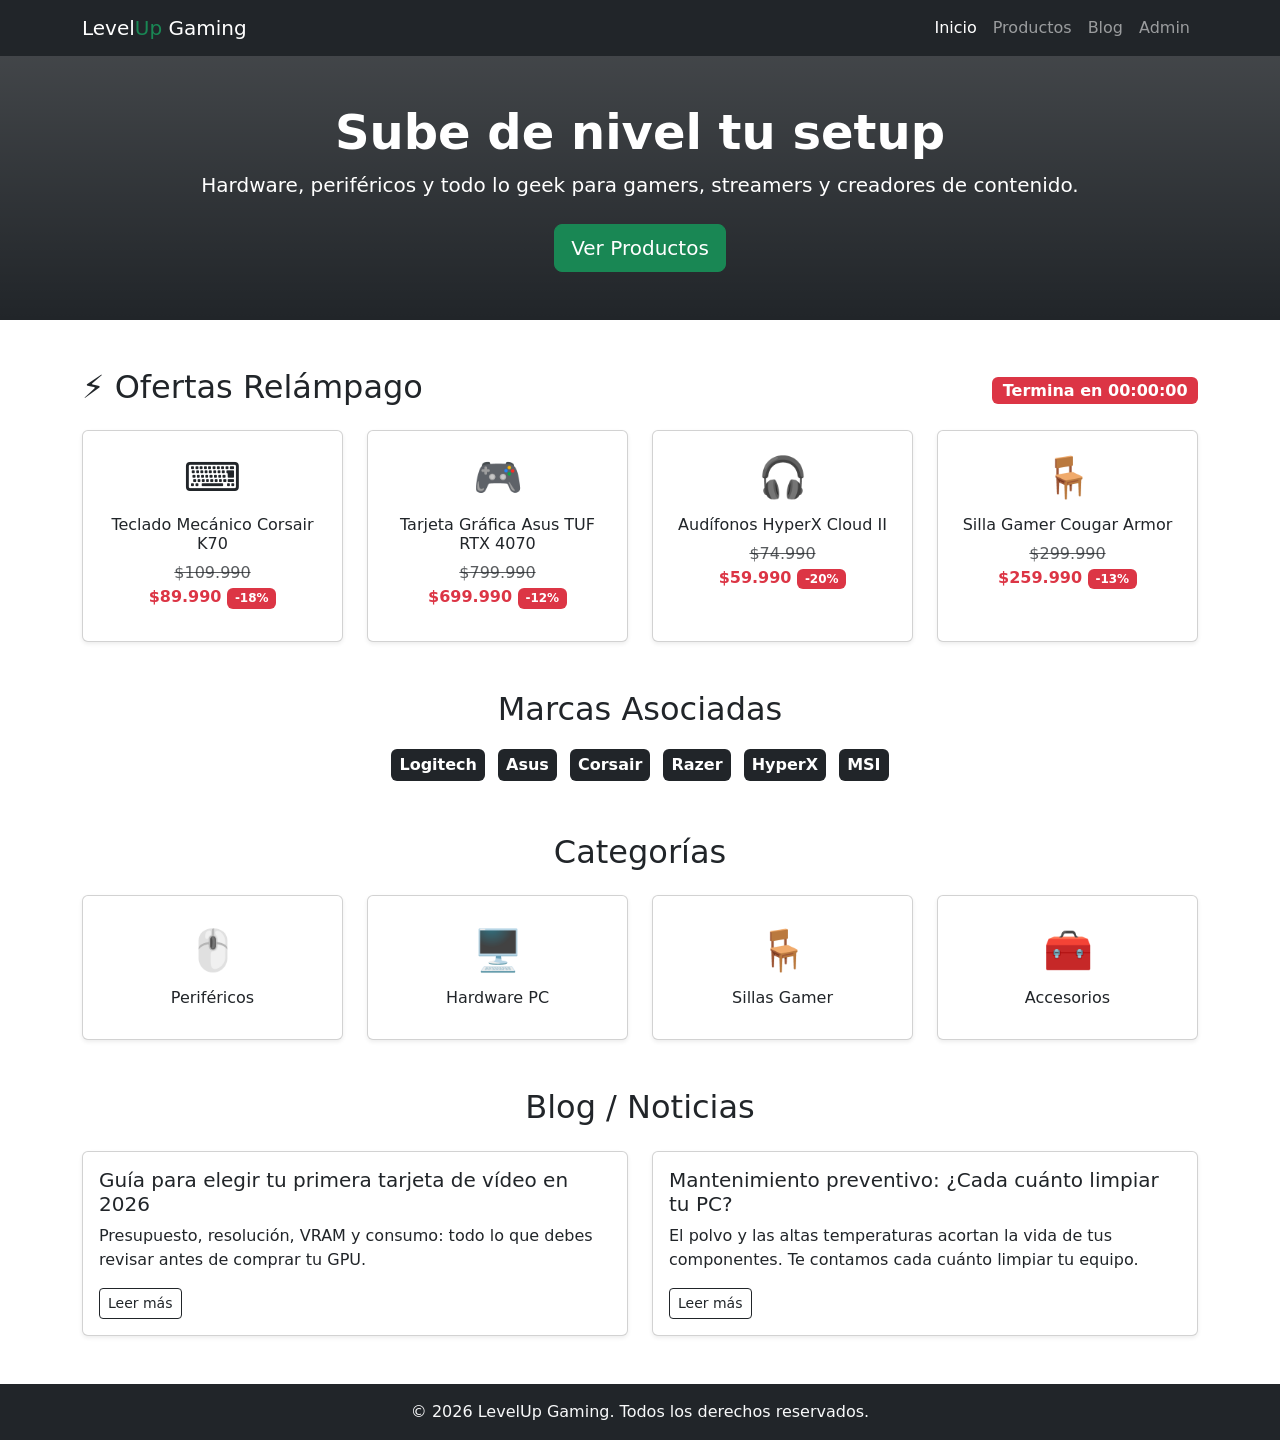
==== index.html @ d52f84db "commit de index" ====
<!DOCTYPE html>
<html>
    <head>
        <meta charset="UTF-8">
        <meta name="viewport" content="width=device-width, initial-scale=1">

        <title>LevelUp Gaming - Inicio</title>
        <link href="https://cdn.jsdelivr.net/npm/bootstrap@5.3.8/dist/css/bootstrap.min.css" rel="stylesheet" integrity="sha384-sRIl4kxILFvY47J16cr9ZwB07vP4J8+LH7qKQnuqkuIAvNWLzeN8tE5YBujZqJLB" crossorigin="anonymous">
    </head>

    <body>
        <nav class="navbar navbar-expand-lg navbar-dark bg-dark">
            <div class="container">
                <a class="navbar-brand" href="index.html">Level<span class="text-success">Up</span> Gaming</a>
                <button class="navbar-toggler" type="button" data-bs-toggle="collapse" data-bs-target="#menuPrincipal">
                    <span class="navbar-toggler-icon"></span>
                </button>
                <div class="collapse navbar-collapse" id="menuPrincipal">
                    <ul class="navbar-nav ms-auto">
                        <li class="nav-item"><a class="nav-link active" href="index.html">Inicio</a></li>
                        <li class="nav-item"><a class="nav-link" href="productos.html">Productos</a></li>
                        <li class="nav-item"><a class="nav-link" href="blog.html">Blog</a></li>
                        <li class="nav-item"><a class="nav-link" href="admin.html">Admin</a></li>
                    </ul>
                </div>
            </div>
        </nav>

        <section class="bg-dark bg-gradient text-white text-center py-5">
            <div class="container">
                <h1 class="display-5 fw-bold">Sube de nivel tu setup</h1>
                <p class="lead">Hardware, periféricos y todo lo geek para gamers, streamers y creadores de contenido.</p>
                <a href="productos.html" class="btn btn-success btn-lg mt-2">Ver Productos</a>
            </div>
        </section>

        <div class="container mt-5">

            <section>
                <div class="d-flex justify-content-between align-items-center mb-3">
                    <h2>⚡ Ofertas Relámpago</h2>
                    <span class="badge bg-danger fs-6">Termina en <span id="contador">00:00:00</span></span>
                </div>

                <div class="row g-4">
                    <div class="col-md-3 col-6">
                        <div class="card shadow-sm h-100">
                            <div class="card-body text-center">
                                <div class="fs-1">⌨️</div>
                                <h6 class="card-title mt-2">Teclado Mecánico Corsair K70</h6>
                                <p class="text-muted text-decoration-line-through mb-0">$109.990</p>
                                <p class="text-danger fw-bold">$89.990 <span class="badge bg-danger">-18%</span></p>
                            </div>
                        </div>
                    </div>
                    <div class="col-md-3 col-6">
                        <div class="card shadow-sm h-100">
                            <div class="card-body text-center">
                                <div class="fs-1">🎮</div>
                                <h6 class="card-title mt-2">Tarjeta Gráfica Asus TUF RTX 4070</h6>
                                <p class="text-muted text-decoration-line-through mb-0">$799.990</p>
                                <p class="text-danger fw-bold">$699.990 <span class="badge bg-danger">-12%</span></p>
                            </div>
                        </div>
                    </div>
                    <div class="col-md-3 col-6">
                        <div class="card shadow-sm h-100">
                            <div class="card-body text-center">
                                <div class="fs-1">🎧</div>
                                <h6 class="card-title mt-2">Audífonos HyperX Cloud II</h6>
                                <p class="text-muted text-decoration-line-through mb-0">$74.990</p>
                                <p class="text-danger fw-bold">$59.990 <span class="badge bg-danger">-20%</span></p>
                            </div>
                        </div>
                    </div>
                    <div class="col-md-3 col-6">
                        <div class="card shadow-sm h-100">
                            <div class="card-body text-center">
                                <div class="fs-1">🪑</div>
                                <h6 class="card-title mt-2">Silla Gamer Cougar Armor</h6>
                                <p class="text-muted text-decoration-line-through mb-0">$299.990</p>
                                <p class="text-danger fw-bold">$259.990 <span class="badge bg-danger">-13%</span></p>
                            </div>
                        </div>
                    </div>
                </div>
            </section>

            <section class="text-center mt-5">
                <h2>Marcas Asociadas</h2>
                <div class="mt-3">
                    <span class="badge bg-dark m-1 p-2 fs-6">Logitech</span>
                    <span class="badge bg-dark m-1 p-2 fs-6">Asus</span>
                    <span class="badge bg-dark m-1 p-2 fs-6">Corsair</span>
                    <span class="badge bg-dark m-1 p-2 fs-6">Razer</span>
                    <span class="badge bg-dark m-1 p-2 fs-6">HyperX</span>
                    <span class="badge bg-dark m-1 p-2 fs-6">MSI</span>
                </div>
            </section>

            <section class="mt-5">
                <h2 class="text-center mb-4">Categorías</h2>
                <div class="row g-4 text-center">
                    <div class="col-md-3 col-6">
                        <a href="productos.html?categoria=Periféricos" class="text-decoration-none link-dark">
                            <div class="card shadow-sm p-4 h-100">
                                <div class="fs-1">🖱️</div>
                                <h6 class="mt-2">Periféricos</h6>
                            </div>
                        </a>
                    </div>
                    <div class="col-md-3 col-6">
                        <a href="productos.html?categoria=Hardware PC" class="text-decoration-none link-dark">
                            <div class="card shadow-sm p-4 h-100">
                                <div class="fs-1">🖥️</div>
                                <h6 class="mt-2">Hardware PC</h6>
                            </div>
                        </a>
                    </div>
                    <div class="col-md-3 col-6">
                        <a href="productos.html?categoria=Sillas Gamer" class="text-decoration-none link-dark">
                            <div class="card shadow-sm p-4 h-100">
                                <div class="fs-1">🪑</div>
                                <h6 class="mt-2">Sillas Gamer</h6>
                            </div>
                        </a>
                    </div>
                    <div class="col-md-3 col-6">
                        <a href="productos.html?categoria=Accesorios" class="text-decoration-none link-dark">
                            <div class="card shadow-sm p-4 h-100">
                                <div class="fs-1">🧰</div>
                                <h6 class="mt-2">Accesorios</h6>
                            </div>
                        </a>
                    </div>
                </div>
            </section>

            <section class="mt-5 mb-5">
                <h2 class="text-center mb-4">Blog / Noticias</h2>
                <div class="row g-4">
                    <div class="col-md-6">
                        <div class="card shadow-sm">
                            <div class="card-body">
                                <h5 class="card-title">Guía para elegir tu primera tarjeta de vídeo en 2026</h5>
                                <p class="card-text">Presupuesto, resolución, VRAM y consumo: todo lo que debes revisar antes de comprar tu GPU.</p>
                                <a href="blog.html#guia-tarjeta-video" class="btn btn-outline-dark btn-sm">Leer más</a>
                            </div>
                        </div>
                    </div>
                    <div class="col-md-6">
                        <div class="card shadow-sm">
                            <div class="card-body">
                                <h5 class="card-title">Mantenimiento preventivo: ¿Cada cuánto limpiar tu PC?</h5>
                                <p class="card-text">El polvo y las altas temperaturas acortan la vida de tus componentes. Te contamos cada cuánto limpiar tu equipo.</p>
                                <a href="blog.html#mantenimiento-pc" class="btn btn-outline-dark btn-sm">Leer más</a>
                            </div>
                        </div>
                    </div>
                </div>
            </section>

        </div>

        <footer class="bg-dark text-light text-center py-3">
            <div class="container">
                <p class="mb-0">&copy; 2026 LevelUp Gaming. Todos los derechos reservados.</p>
            </div>
        </footer>

        <script src="https://cdn.jsdelivr.net/npm/bootstrap@5.3.8/dist/js/bootstrap.bundle.min.js"></script>
        <script src="js/home.js"></script>
    </body>
</html>
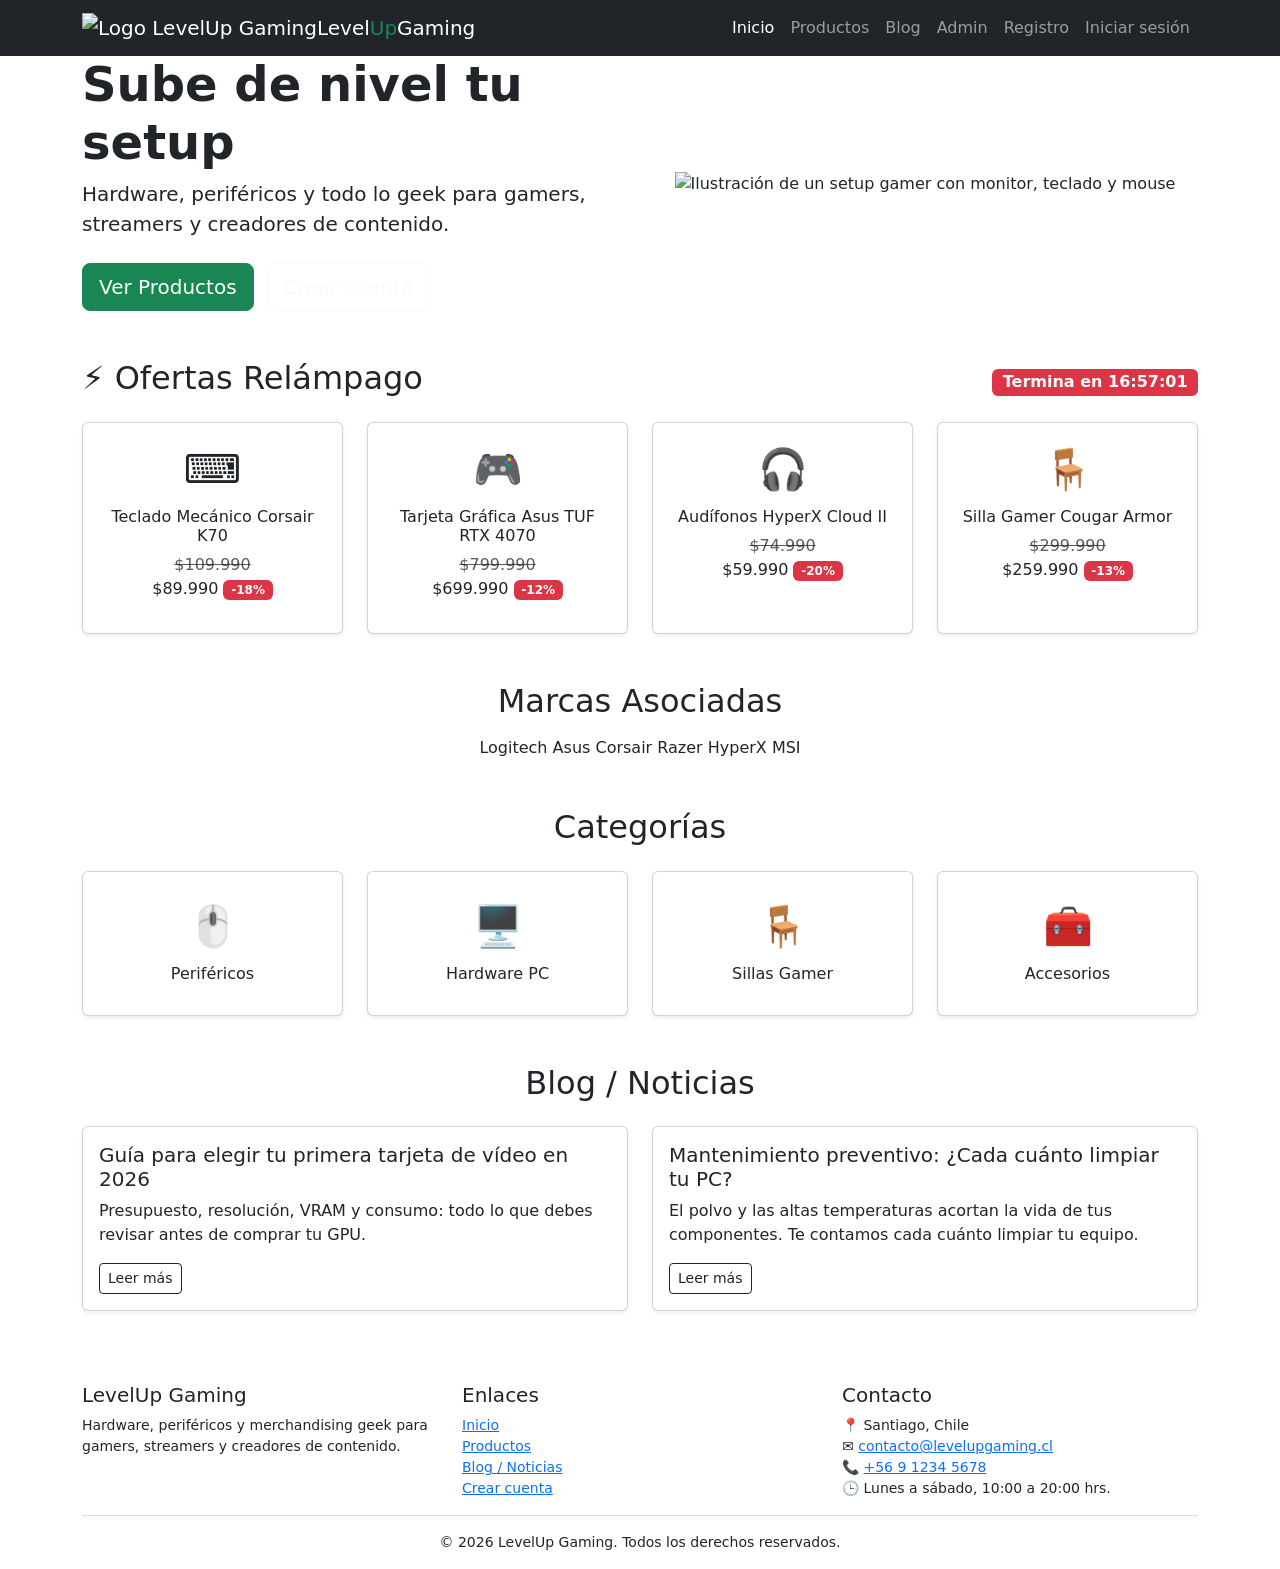
==== commit 51be13a5: "actualizacion admin, blog, index y productos html actualizacion admin, blog, index y productos html" ====
--- a/index.html
+++ b/index.html
@@ -1,18 +1,23 @@
 <!DOCTYPE html>
-<html>
+<html lang="es">
     <head>
         <meta charset="UTF-8">
         <meta name="viewport" content="width=device-width, initial-scale=1">
 
         <title>LevelUp Gaming - Inicio</title>
         <link href="https://cdn.jsdelivr.net/npm/bootstrap@5.3.8/dist/css/bootstrap.min.css" rel="stylesheet" integrity="sha384-sRIl4kxILFvY47J16cr9ZwB07vP4J8+LH7qKQnuqkuIAvNWLzeN8tE5YBujZqJLB" crossorigin="anonymous">
+        <link rel="preconnect" href="https://fonts.googleapis.com">
+        <link href="https://fonts.googleapis.com/css2?family=Orbitron:wght@600;700&family=Roboto:wght@400;500;700&display=swap" rel="stylesheet">
+        <link rel="icon" href="img/logo.svg" type="image/svg+xml">
+        <link rel="stylesheet" href="css/estilos.css">
     </head>
 
     <body>
-        <nav class="navbar navbar-expand-lg navbar-dark bg-dark">
+        <header class="lu-header">
+        <nav class="navbar navbar-expand-lg navbar-dark bg-dark" aria-label="Menú principal">
             <div class="container">
-                <a class="navbar-brand" href="index.html">Level<span class="text-success">Up</span> Gaming</a>
-                <button class="navbar-toggler" type="button" data-bs-toggle="collapse" data-bs-target="#menuPrincipal">
+                <a class="navbar-brand d-flex align-items-center" href="index.html"><img src="img/logo.svg" alt="Logo LevelUp Gaming">Level<span class="text-success">Up</span> Gaming</a>
+                <button class="navbar-toggler" type="button" data-bs-toggle="collapse" data-bs-target="#menuPrincipal" aria-controls="menuPrincipal" aria-expanded="false" aria-label="Abrir menú">
                     <span class="navbar-toggler-icon"></span>
                 </button>
                 <div class="collapse navbar-collapse" id="menuPrincipal">
@@ -21,16 +26,29 @@
                         <li class="nav-item"><a class="nav-link" href="productos.html">Productos</a></li>
                         <li class="nav-item"><a class="nav-link" href="blog.html">Blog</a></li>
                         <li class="nav-item"><a class="nav-link" href="admin.html">Admin</a></li>
+                        <li class="nav-item"><a class="nav-link" href="registro.html">Registro</a></li>
+                        <li class="nav-item"><a class="nav-link" href="login.html">Iniciar sesión</a></li>
                     </ul>
                 </div>
             </div>
         </nav>
-
-        <section class="bg-dark bg-gradient text-white text-center py-5">
+        </header>
+
+        <main>
+
+        <section class="lu-hero">
             <div class="container">
-                <h1 class="display-5 fw-bold">Sube de nivel tu setup</h1>
-                <p class="lead">Hardware, periféricos y todo lo geek para gamers, streamers y creadores de contenido.</p>
-                <a href="productos.html" class="btn btn-success btn-lg mt-2">Ver Productos</a>
+                <div class="row align-items-center g-4">
+                    <div class="col-md-6 text-center text-md-start">
+                        <h1 class="display-5 fw-bold">Sube de nivel tu <span class="lu-acento">setup</span></h1>
+                        <p class="lead">Hardware, periféricos y todo lo geek para gamers, streamers y creadores de contenido.</p>
+                        <a href="productos.html" class="btn btn-success btn-lg mt-2">Ver Productos</a>
+                        <a href="registro.html" class="btn btn-outline-light btn-lg mt-2 ms-md-2">Crear cuenta</a>
+                    </div>
+                    <div class="col-md-6 text-center">
+                        <img src="img/banner-setup.svg" alt="Ilustración de un setup gamer con monitor, teclado y mouse" width="420" height="263">
+                    </div>
+                </div>
             </div>
         </section>
 
@@ -44,42 +62,42 @@
 
                 <div class="row g-4">
                     <div class="col-md-3 col-6">
-                        <div class="card shadow-sm h-100">
+                        <div class="card shadow-sm h-100 lu-card-hover">
                             <div class="card-body text-center">
                                 <div class="fs-1">⌨️</div>
                                 <h6 class="card-title mt-2">Teclado Mecánico Corsair K70</h6>
                                 <p class="text-muted text-decoration-line-through mb-0">$109.990</p>
-                                <p class="text-danger fw-bold">$89.990 <span class="badge bg-danger">-18%</span></p>
-                            </div>
-                        </div>
-                    </div>
-                    <div class="col-md-3 col-6">
-                        <div class="card shadow-sm h-100">
+                                <p class="lu-precio-oferta">$89.990 <span class="badge bg-danger">-18%</span></p>
+                            </div>
+                        </div>
+                    </div>
+                    <div class="col-md-3 col-6">
+                        <div class="card shadow-sm h-100 lu-card-hover">
                             <div class="card-body text-center">
                                 <div class="fs-1">🎮</div>
                                 <h6 class="card-title mt-2">Tarjeta Gráfica Asus TUF RTX 4070</h6>
                                 <p class="text-muted text-decoration-line-through mb-0">$799.990</p>
-                                <p class="text-danger fw-bold">$699.990 <span class="badge bg-danger">-12%</span></p>
-                            </div>
-                        </div>
-                    </div>
-                    <div class="col-md-3 col-6">
-                        <div class="card shadow-sm h-100">
+                                <p class="lu-precio-oferta">$699.990 <span class="badge bg-danger">-12%</span></p>
+                            </div>
+                        </div>
+                    </div>
+                    <div class="col-md-3 col-6">
+                        <div class="card shadow-sm h-100 lu-card-hover">
                             <div class="card-body text-center">
                                 <div class="fs-1">🎧</div>
                                 <h6 class="card-title mt-2">Audífonos HyperX Cloud II</h6>
                                 <p class="text-muted text-decoration-line-through mb-0">$74.990</p>
-                                <p class="text-danger fw-bold">$59.990 <span class="badge bg-danger">-20%</span></p>
-                            </div>
-                        </div>
-                    </div>
-                    <div class="col-md-3 col-6">
-                        <div class="card shadow-sm h-100">
+                                <p class="lu-precio-oferta">$59.990 <span class="badge bg-danger">-20%</span></p>
+                            </div>
+                        </div>
+                    </div>
+                    <div class="col-md-3 col-6">
+                        <div class="card shadow-sm h-100 lu-card-hover">
                             <div class="card-body text-center">
                                 <div class="fs-1">🪑</div>
                                 <h6 class="card-title mt-2">Silla Gamer Cougar Armor</h6>
                                 <p class="text-muted text-decoration-line-through mb-0">$299.990</p>
-                                <p class="text-danger fw-bold">$259.990 <span class="badge bg-danger">-13%</span></p>
+                                <p class="lu-precio-oferta">$259.990 <span class="badge bg-danger">-13%</span></p>
                             </div>
                         </div>
                     </div>
@@ -89,12 +107,12 @@
             <section class="text-center mt-5">
                 <h2>Marcas Asociadas</h2>
                 <div class="mt-3">
-                    <span class="badge bg-dark m-1 p-2 fs-6">Logitech</span>
-                    <span class="badge bg-dark m-1 p-2 fs-6">Asus</span>
-                    <span class="badge bg-dark m-1 p-2 fs-6">Corsair</span>
-                    <span class="badge bg-dark m-1 p-2 fs-6">Razer</span>
-                    <span class="badge bg-dark m-1 p-2 fs-6">HyperX</span>
-                    <span class="badge bg-dark m-1 p-2 fs-6">MSI</span>
+                    <span class="lu-marca">Logitech</span>
+                    <span class="lu-marca">Asus</span>
+                    <span class="lu-marca">Corsair</span>
+                    <span class="lu-marca">Razer</span>
+                    <span class="lu-marca">HyperX</span>
+                    <span class="lu-marca">MSI</span>
                 </div>
             </section>
 
@@ -103,7 +121,7 @@
                 <div class="row g-4 text-center">
                     <div class="col-md-3 col-6">
                         <a href="productos.html?categoria=Periféricos" class="text-decoration-none link-dark">
-                            <div class="card shadow-sm p-4 h-100">
+                            <div class="card shadow-sm p-4 h-100 lu-card-hover">
                                 <div class="fs-1">🖱️</div>
                                 <h6 class="mt-2">Periféricos</h6>
                             </div>
@@ -111,7 +129,7 @@
                     </div>
                     <div class="col-md-3 col-6">
                         <a href="productos.html?categoria=Hardware PC" class="text-decoration-none link-dark">
-                            <div class="card shadow-sm p-4 h-100">
+                            <div class="card shadow-sm p-4 h-100 lu-card-hover">
                                 <div class="fs-1">🖥️</div>
                                 <h6 class="mt-2">Hardware PC</h6>
                             </div>
@@ -119,7 +137,7 @@
                     </div>
                     <div class="col-md-3 col-6">
                         <a href="productos.html?categoria=Sillas Gamer" class="text-decoration-none link-dark">
-                            <div class="card shadow-sm p-4 h-100">
+                            <div class="card shadow-sm p-4 h-100 lu-card-hover">
                                 <div class="fs-1">🪑</div>
                                 <h6 class="mt-2">Sillas Gamer</h6>
                             </div>
@@ -127,7 +145,7 @@
                     </div>
                     <div class="col-md-3 col-6">
                         <a href="productos.html?categoria=Accesorios" class="text-decoration-none link-dark">
-                            <div class="card shadow-sm p-4 h-100">
+                            <div class="card shadow-sm p-4 h-100 lu-card-hover">
                                 <div class="fs-1">🧰</div>
                                 <h6 class="mt-2">Accesorios</h6>
                             </div>
@@ -161,10 +179,34 @@
             </section>
 
         </div>
-
-        <footer class="bg-dark text-light text-center py-3">
+        </main>
+
+        <footer class="lu-footer pt-4 pb-3 mt-auto">
             <div class="container">
-                <p class="mb-0">&copy; 2026 LevelUp Gaming. Todos los derechos reservados.</p>
+                <div class="row g-4">
+                    <div class="col-md-4">
+                        <h5>Level<span class="lu-acento">Up</span> Gaming</h5>
+                        <p class="small mb-0">Hardware, periféricos y merchandising geek para gamers, streamers y creadores de contenido.</p>
+                    </div>
+                    <nav class="col-md-4" aria-label="Enlaces del pie de página">
+                        <h5>Enlaces</h5>
+                        <ul class="list-unstyled small mb-0">
+                            <li><a href="index.html">Inicio</a></li>
+                            <li><a href="productos.html">Productos</a></li>
+                            <li><a href="blog.html">Blog / Noticias</a></li>
+                            <li><a href="registro.html">Crear cuenta</a></li>
+                        </ul>
+                    </nav>
+                    <address class="col-md-4 small mb-0">
+                        <h5>Contacto</h5>
+                        📍 Santiago, Chile<br>
+                        ✉️ <a href="mailto:contacto@levelupgaming.cl">contacto@levelupgaming.cl</a><br>
+                        📞 <a href="tel:+56912345678">+56 9 1234 5678</a><br>
+                        🕒 Lunes a sábado, 10:00 a 20:00 hrs.
+                    </address>
+                </div>
+                <hr class="border-secondary">
+                <p class="text-center small mb-0">&copy; 2026 LevelUp Gaming. Todos los derechos reservados.</p>
             </div>
         </footer>
 
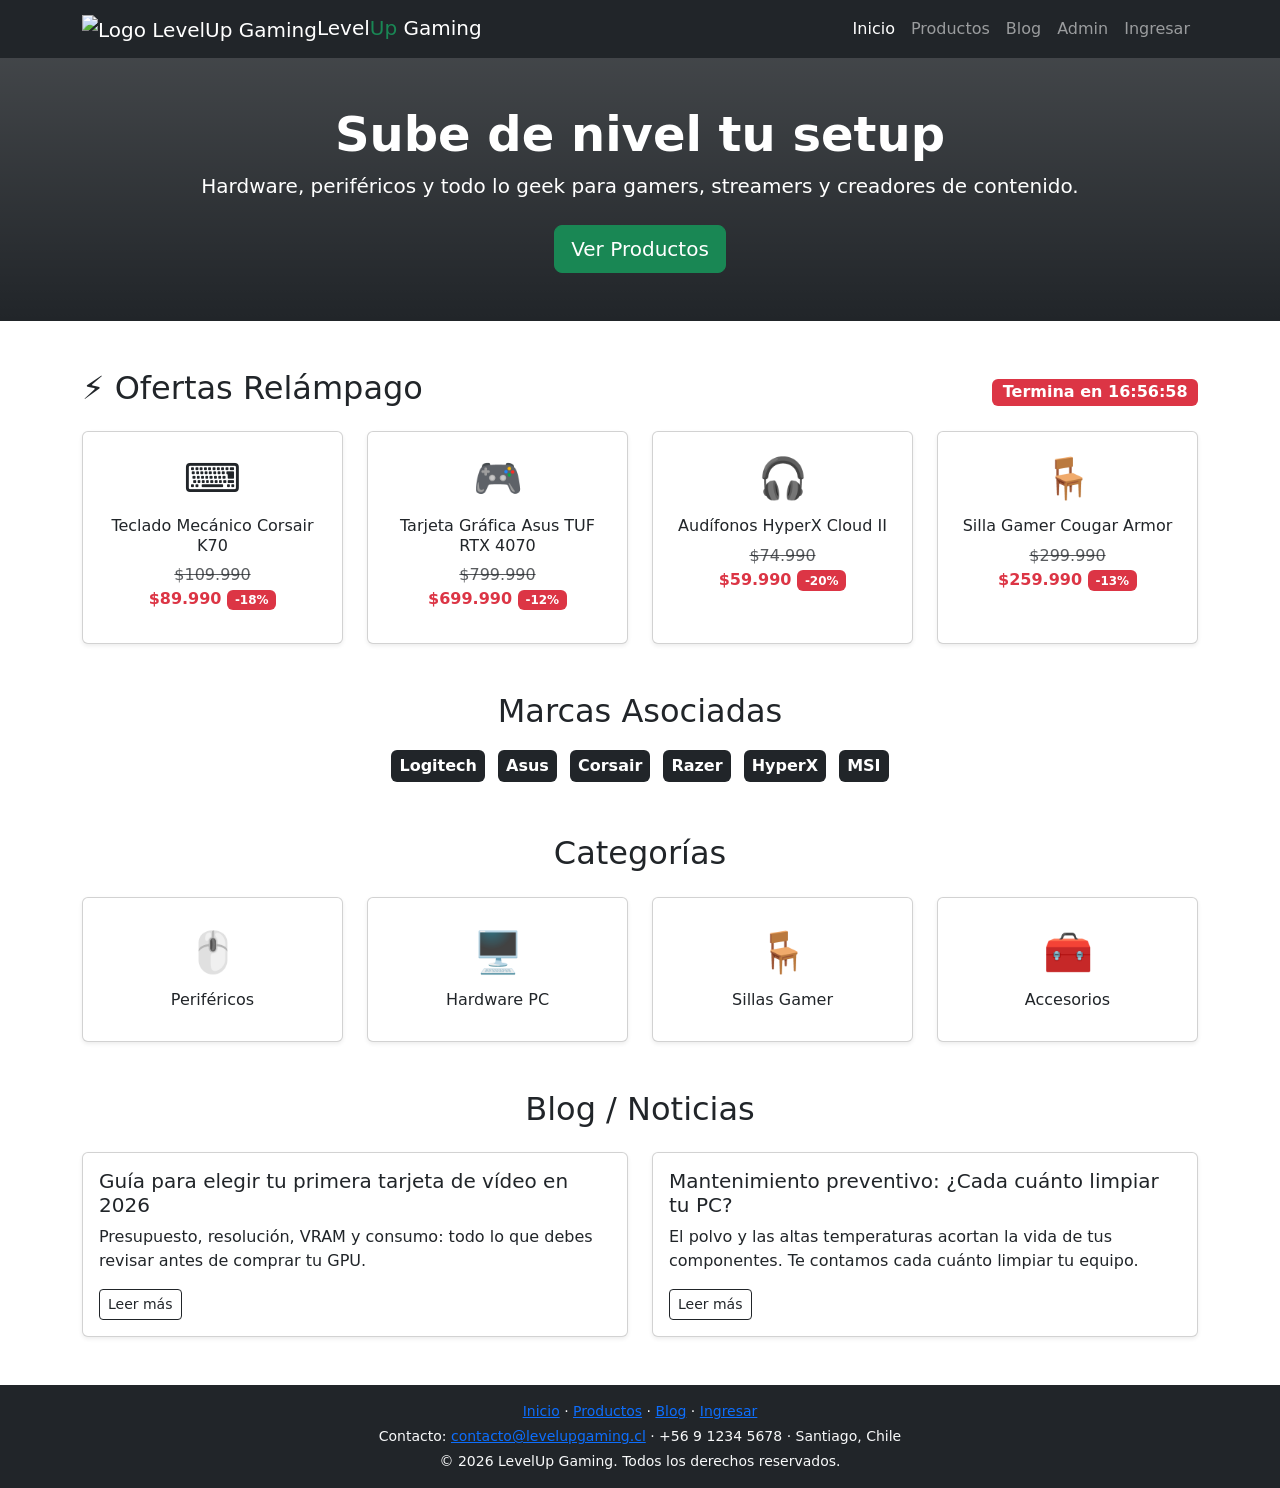
==== commit 0c68f861: "actualizacion de htmls actualizacion de htmls" ====
--- a/index.html
+++ b/index.html
@@ -6,49 +6,36 @@
 
         <title>LevelUp Gaming - Inicio</title>
         <link href="https://cdn.jsdelivr.net/npm/bootstrap@5.3.8/dist/css/bootstrap.min.css" rel="stylesheet" integrity="sha384-sRIl4kxILFvY47J16cr9ZwB07vP4J8+LH7qKQnuqkuIAvNWLzeN8tE5YBujZqJLB" crossorigin="anonymous">
-        <link rel="preconnect" href="https://fonts.googleapis.com">
-        <link href="https://fonts.googleapis.com/css2?family=Orbitron:wght@600;700&family=Roboto:wght@400;500;700&display=swap" rel="stylesheet">
-        <link rel="icon" href="img/logo.svg" type="image/svg+xml">
-        <link rel="stylesheet" href="css/estilos.css">
+        <link rel="stylesheet" href="css/style.css">
     </head>
 
     <body>
-        <header class="lu-header">
-        <nav class="navbar navbar-expand-lg navbar-dark bg-dark" aria-label="Menú principal">
-            <div class="container">
-                <a class="navbar-brand d-flex align-items-center" href="index.html"><img src="img/logo.svg" alt="Logo LevelUp Gaming">Level<span class="text-success">Up</span> Gaming</a>
-                <button class="navbar-toggler" type="button" data-bs-toggle="collapse" data-bs-target="#menuPrincipal" aria-controls="menuPrincipal" aria-expanded="false" aria-label="Abrir menú">
-                    <span class="navbar-toggler-icon"></span>
-                </button>
-                <div class="collapse navbar-collapse" id="menuPrincipal">
-                    <ul class="navbar-nav ms-auto">
-                        <li class="nav-item"><a class="nav-link active" href="index.html">Inicio</a></li>
-                        <li class="nav-item"><a class="nav-link" href="productos.html">Productos</a></li>
-                        <li class="nav-item"><a class="nav-link" href="blog.html">Blog</a></li>
-                        <li class="nav-item"><a class="nav-link" href="admin.html">Admin</a></li>
-                        <li class="nav-item"><a class="nav-link" href="registro.html">Registro</a></li>
-                        <li class="nav-item"><a class="nav-link" href="login.html">Iniciar sesión</a></li>
-                    </ul>
+        <header>
+            <nav class="navbar navbar-expand-lg navbar-dark bg-dark">
+                <div class="container">
+                    <a class="navbar-brand" href="index.html"><img src="logo.svg" alt="Logo LevelUp Gaming" class="logo">Level<span class="text-success">Up</span> Gaming</a>
+                    <button class="navbar-toggler" type="button" data-bs-toggle="collapse" data-bs-target="#menuPrincipal">
+                        <span class="navbar-toggler-icon"></span>
+                    </button>
+                    <div class="collapse navbar-collapse" id="menuPrincipal">
+                        <ul class="navbar-nav ms-auto">
+                            <li class="nav-item"><a class="nav-link active" href="index.html">Inicio</a></li>
+                            <li class="nav-item"><a class="nav-link" href="productos.html">Productos</a></li>
+                            <li class="nav-item"><a class="nav-link" href="blog.html">Blog</a></li>
+                            <li class="nav-item"><a class="nav-link" href="admin.html">Admin</a></li>
+                            <li class="nav-item"><a class="nav-link" href="login.html">Ingresar</a></li>
+                        </ul>
+                    </div>
                 </div>
-            </div>
-        </nav>
+            </nav>
         </header>
 
         <main>
-
-        <section class="lu-hero">
+        <section class="bg-dark bg-gradient text-white text-center py-5">
             <div class="container">
-                <div class="row align-items-center g-4">
-                    <div class="col-md-6 text-center text-md-start">
-                        <h1 class="display-5 fw-bold">Sube de nivel tu <span class="lu-acento">setup</span></h1>
-                        <p class="lead">Hardware, periféricos y todo lo geek para gamers, streamers y creadores de contenido.</p>
-                        <a href="productos.html" class="btn btn-success btn-lg mt-2">Ver Productos</a>
-                        <a href="registro.html" class="btn btn-outline-light btn-lg mt-2 ms-md-2">Crear cuenta</a>
-                    </div>
-                    <div class="col-md-6 text-center">
-                        <img src="img/banner-setup.svg" alt="Ilustración de un setup gamer con monitor, teclado y mouse" width="420" height="263">
-                    </div>
-                </div>
+                <h1 class="display-5 fw-bold">Sube de nivel tu setup</h1>
+                <p class="lead">Hardware, periféricos y todo lo geek para gamers, streamers y creadores de contenido.</p>
+                <a href="productos.html" class="btn btn-success btn-lg mt-2">Ver Productos</a>
             </div>
         </section>
 
@@ -62,42 +49,42 @@
 
                 <div class="row g-4">
                     <div class="col-md-3 col-6">
-                        <div class="card shadow-sm h-100 lu-card-hover">
+                        <div class="card shadow-sm h-100">
                             <div class="card-body text-center">
                                 <div class="fs-1">⌨️</div>
                                 <h6 class="card-title mt-2">Teclado Mecánico Corsair K70</h6>
                                 <p class="text-muted text-decoration-line-through mb-0">$109.990</p>
-                                <p class="lu-precio-oferta">$89.990 <span class="badge bg-danger">-18%</span></p>
+                                <p class="text-danger fw-bold">$89.990 <span class="badge bg-danger">-18%</span></p>
                             </div>
                         </div>
                     </div>
                     <div class="col-md-3 col-6">
-                        <div class="card shadow-sm h-100 lu-card-hover">
+                        <div class="card shadow-sm h-100">
                             <div class="card-body text-center">
                                 <div class="fs-1">🎮</div>
                                 <h6 class="card-title mt-2">Tarjeta Gráfica Asus TUF RTX 4070</h6>
                                 <p class="text-muted text-decoration-line-through mb-0">$799.990</p>
-                                <p class="lu-precio-oferta">$699.990 <span class="badge bg-danger">-12%</span></p>
+                                <p class="text-danger fw-bold">$699.990 <span class="badge bg-danger">-12%</span></p>
                             </div>
                         </div>
                     </div>
                     <div class="col-md-3 col-6">
-                        <div class="card shadow-sm h-100 lu-card-hover">
+                        <div class="card shadow-sm h-100">
                             <div class="card-body text-center">
                                 <div class="fs-1">🎧</div>
                                 <h6 class="card-title mt-2">Audífonos HyperX Cloud II</h6>
                                 <p class="text-muted text-decoration-line-through mb-0">$74.990</p>
-                                <p class="lu-precio-oferta">$59.990 <span class="badge bg-danger">-20%</span></p>
+                                <p class="text-danger fw-bold">$59.990 <span class="badge bg-danger">-20%</span></p>
                             </div>
                         </div>
                     </div>
                     <div class="col-md-3 col-6">
-                        <div class="card shadow-sm h-100 lu-card-hover">
+                        <div class="card shadow-sm h-100">
                             <div class="card-body text-center">
                                 <div class="fs-1">🪑</div>
                                 <h6 class="card-title mt-2">Silla Gamer Cougar Armor</h6>
                                 <p class="text-muted text-decoration-line-through mb-0">$299.990</p>
-                                <p class="lu-precio-oferta">$259.990 <span class="badge bg-danger">-13%</span></p>
+                                <p class="text-danger fw-bold">$259.990 <span class="badge bg-danger">-13%</span></p>
                             </div>
                         </div>
                     </div>
@@ -107,12 +94,12 @@
             <section class="text-center mt-5">
                 <h2>Marcas Asociadas</h2>
                 <div class="mt-3">
-                    <span class="lu-marca">Logitech</span>
-                    <span class="lu-marca">Asus</span>
-                    <span class="lu-marca">Corsair</span>
-                    <span class="lu-marca">Razer</span>
-                    <span class="lu-marca">HyperX</span>
-                    <span class="lu-marca">MSI</span>
+                    <span class="badge bg-dark m-1 p-2 fs-6">Logitech</span>
+                    <span class="badge bg-dark m-1 p-2 fs-6">Asus</span>
+                    <span class="badge bg-dark m-1 p-2 fs-6">Corsair</span>
+                    <span class="badge bg-dark m-1 p-2 fs-6">Razer</span>
+                    <span class="badge bg-dark m-1 p-2 fs-6">HyperX</span>
+                    <span class="badge bg-dark m-1 p-2 fs-6">MSI</span>
                 </div>
             </section>
 
@@ -121,7 +108,7 @@
                 <div class="row g-4 text-center">
                     <div class="col-md-3 col-6">
                         <a href="productos.html?categoria=Periféricos" class="text-decoration-none link-dark">
-                            <div class="card shadow-sm p-4 h-100 lu-card-hover">
+                            <div class="card shadow-sm p-4 h-100">
                                 <div class="fs-1">🖱️</div>
                                 <h6 class="mt-2">Periféricos</h6>
                             </div>
@@ -129,7 +116,7 @@
                     </div>
                     <div class="col-md-3 col-6">
                         <a href="productos.html?categoria=Hardware PC" class="text-decoration-none link-dark">
-                            <div class="card shadow-sm p-4 h-100 lu-card-hover">
+                            <div class="card shadow-sm p-4 h-100">
                                 <div class="fs-1">🖥️</div>
                                 <h6 class="mt-2">Hardware PC</h6>
                             </div>
@@ -137,7 +124,7 @@
                     </div>
                     <div class="col-md-3 col-6">
                         <a href="productos.html?categoria=Sillas Gamer" class="text-decoration-none link-dark">
-                            <div class="card shadow-sm p-4 h-100 lu-card-hover">
+                            <div class="card shadow-sm p-4 h-100">
                                 <div class="fs-1">🪑</div>
                                 <h6 class="mt-2">Sillas Gamer</h6>
                             </div>
@@ -145,7 +132,7 @@
                     </div>
                     <div class="col-md-3 col-6">
                         <a href="productos.html?categoria=Accesorios" class="text-decoration-none link-dark">
-                            <div class="card shadow-sm p-4 h-100 lu-card-hover">
+                            <div class="card shadow-sm p-4 h-100">
                                 <div class="fs-1">🧰</div>
                                 <h6 class="mt-2">Accesorios</h6>
                             </div>
@@ -181,32 +168,13 @@
         </div>
         </main>
 
-        <footer class="lu-footer pt-4 pb-3 mt-auto">
+        <footer class="bg-dark text-light text-center py-3">
             <div class="container">
-                <div class="row g-4">
-                    <div class="col-md-4">
-                        <h5>Level<span class="lu-acento">Up</span> Gaming</h5>
-                        <p class="small mb-0">Hardware, periféricos y merchandising geek para gamers, streamers y creadores de contenido.</p>
-                    </div>
-                    <nav class="col-md-4" aria-label="Enlaces del pie de página">
-                        <h5>Enlaces</h5>
-                        <ul class="list-unstyled small mb-0">
-                            <li><a href="index.html">Inicio</a></li>
-                            <li><a href="productos.html">Productos</a></li>
-                            <li><a href="blog.html">Blog / Noticias</a></li>
-                            <li><a href="registro.html">Crear cuenta</a></li>
-                        </ul>
-                    </nav>
-                    <address class="col-md-4 small mb-0">
-                        <h5>Contacto</h5>
-                        📍 Santiago, Chile<br>
-                        ✉️ <a href="mailto:contacto@levelupgaming.cl">contacto@levelupgaming.cl</a><br>
-                        📞 <a href="tel:+56912345678">+56 9 1234 5678</a><br>
-                        🕒 Lunes a sábado, 10:00 a 20:00 hrs.
-                    </address>
-                </div>
-                <hr class="border-secondary">
-                <p class="text-center small mb-0">&copy; 2026 LevelUp Gaming. Todos los derechos reservados.</p>
+                <p class="mb-1 small">
+                    <a href="index.html">Inicio</a> · <a href="productos.html">Productos</a> · <a href="blog.html">Blog</a> · <a href="login.html">Ingresar</a>
+                </p>
+                <address class="mb-1 small">Contacto: <a href="mailto:contacto@levelupgaming.cl">contacto@levelupgaming.cl</a> · +56 9 1234 5678 · Santiago, Chile</address>
+                <p class="mb-0 small">&copy; 2026 LevelUp Gaming. Todos los derechos reservados.</p>
             </div>
         </footer>
 
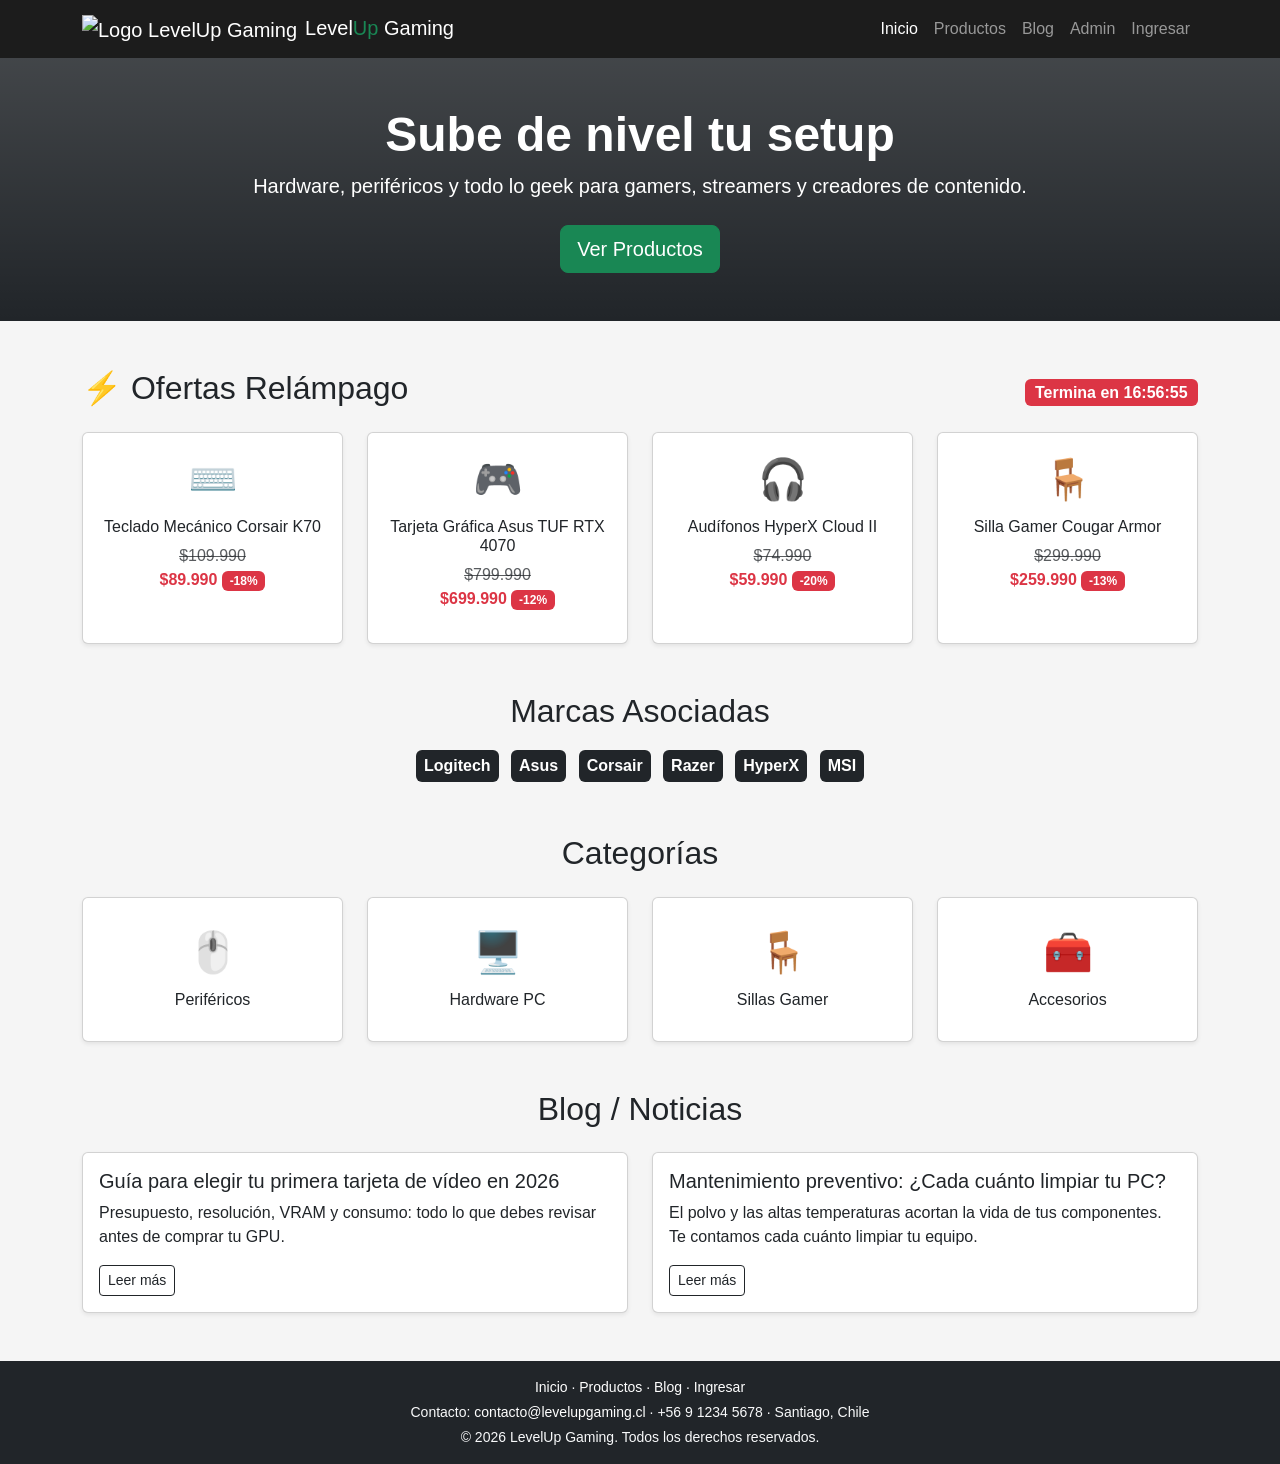
==== commit cbcb565b: "actualizacion commits general actualizacion commits general" ====
--- a/index.html
+++ b/index.html
@@ -181,4 +181,4 @@
         <script src="https://cdn.jsdelivr.net/npm/bootstrap@5.3.8/dist/js/bootstrap.bundle.min.js"></script>
         <script src="js/home.js"></script>
     </body>
-</html>+</html>
--- a/css/style.css
+++ b/css/style.css
@@ -0,0 +1,45 @@
+
+:root {
+    --oscuro: #1c1c1c;
+    --verde: #28a745;
+}
+
+
+body {
+    font-family: Arial, sans-serif;
+    background-color: #f5f5f5;
+}
+
+
+header .navbar,
+footer {
+    background-color: var(--oscuro) !important;
+}
+
+.logo {
+    width: 30px;
+    margin-right: 8px;
+}
+
+
+footer a {
+    color: white;
+    text-decoration: none;
+}
+
+footer a:hover {
+    color: var(--verde);
+}
+
+
+.formulario {
+    max-width: 450px;
+    margin: 0 auto;
+}
+
+
+.error {
+    color: red;
+    font-size: 14px;
+    margin: 0;
+}
